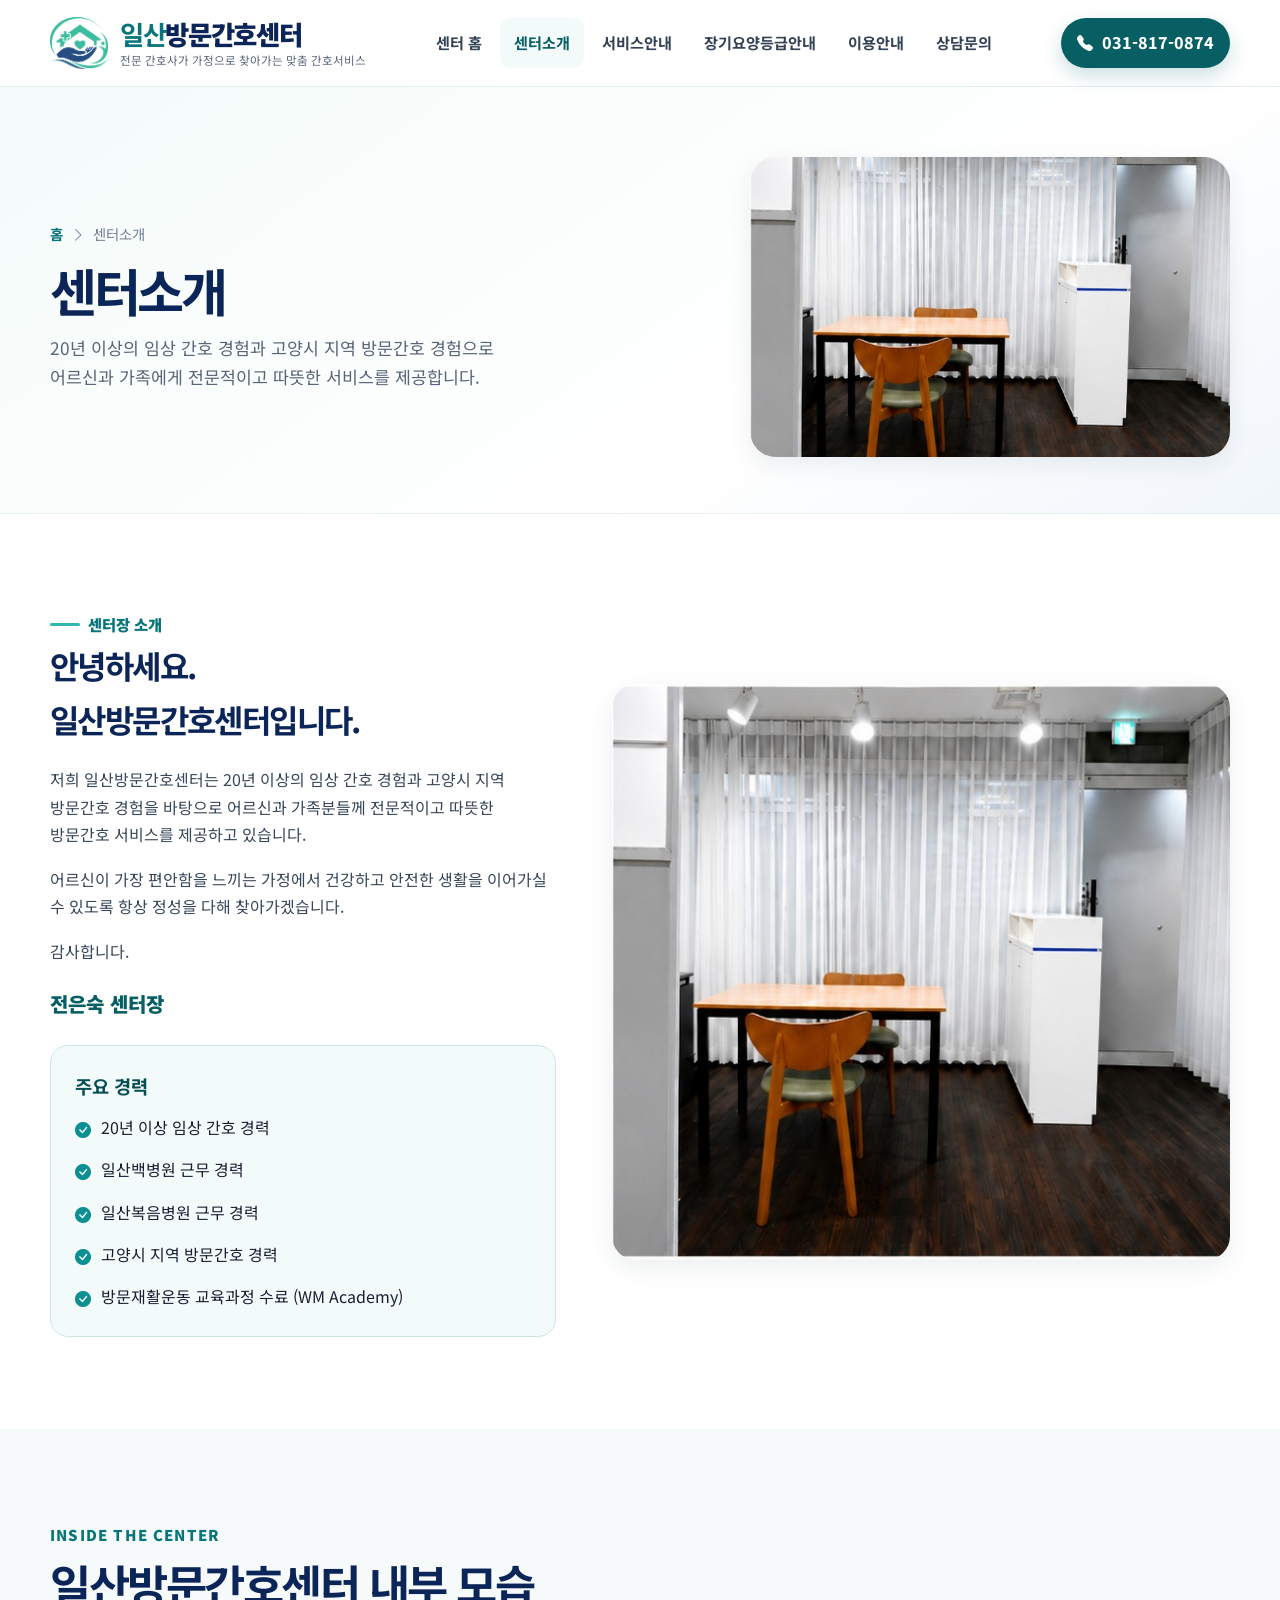
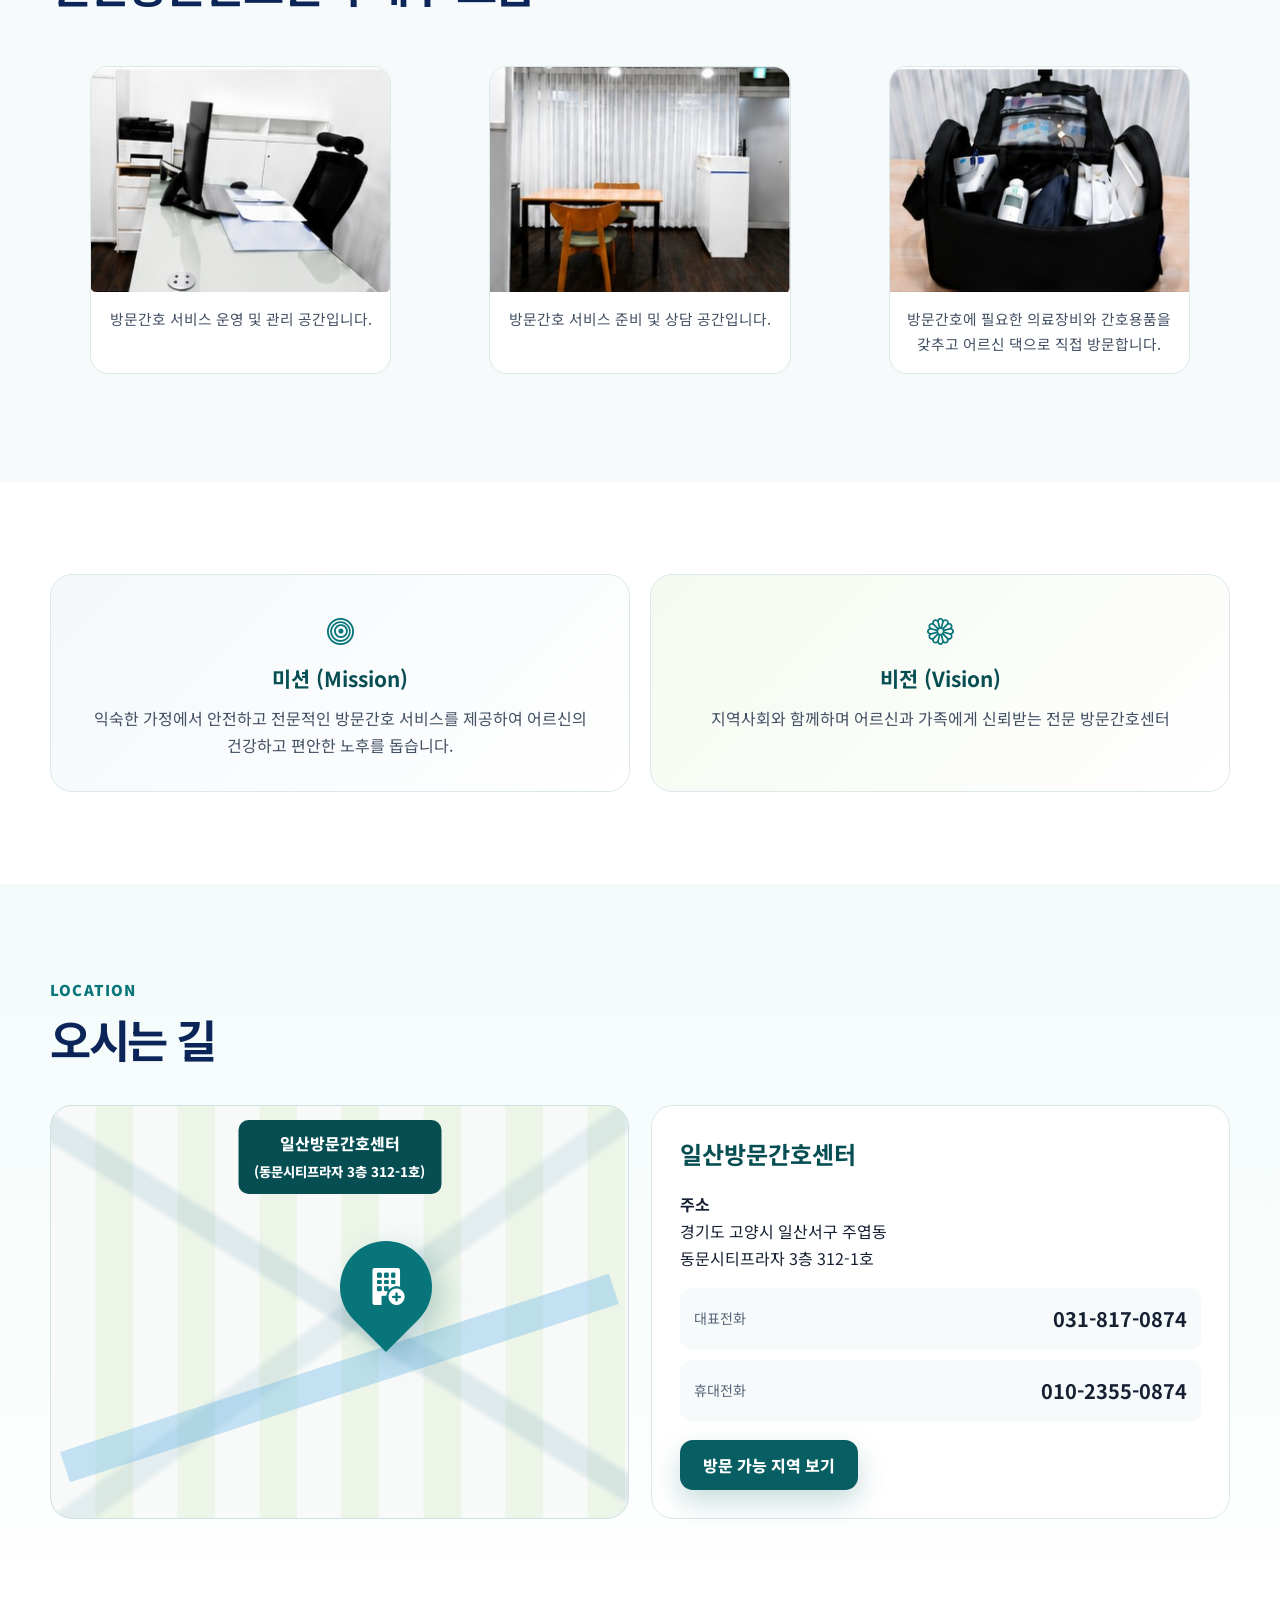
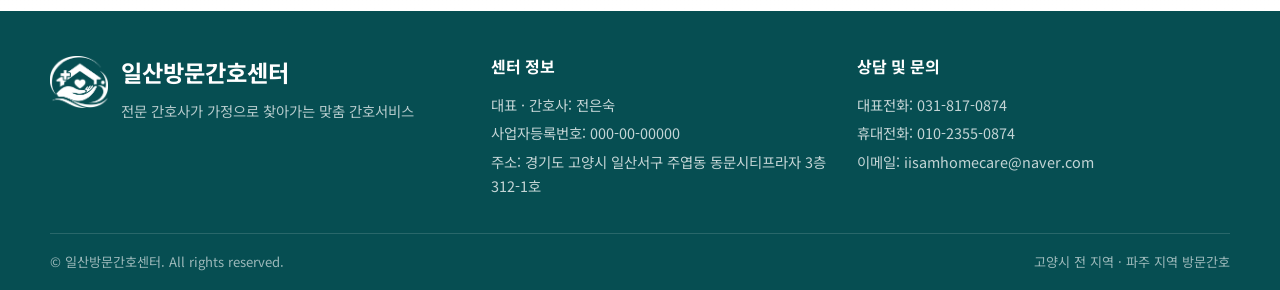
==== center.html @ 4e1b5c4b "Initial commit" ====
<!doctype html>
<html lang="ko">
<head>
  <meta charset="utf-8"><meta name="viewport" content="width=device-width, initial-scale=1">
  <meta name="description" content="일산방문간호센터 소개, 센터장 경력, 미션과 비전, 센터 내부 모습과 오시는 길을 안내합니다.">
  <title>센터소개 | 일산방문간호센터</title>
  <link rel="preconnect" href="https://fonts.googleapis.com"><link rel="preconnect" href="https://fonts.gstatic.com" crossorigin>
  <link href="https://fonts.googleapis.com/css2?family=Noto+Sans+KR:wght@400;500;700;800;900&display=swap" rel="stylesheet">
  <link rel="stylesheet" href="https://cdn.jsdelivr.net/npm/bootstrap-icons@1.11.3/font/bootstrap-icons.min.css"><link rel="stylesheet" href="assets/css/styles.css">
</head>
<body data-page="center">
<div data-site-header></div>
<main id="main-content">
  <section class="page-hero"><div class="container page-hero-inner"><div><div class="breadcrumb"><a href="index.html">홈</a><i class="bi bi-chevron-right"></i><span>센터소개</span></div><h1>센터소개</h1><p>20년 이상의 임상 간호 경험과 고양시 지역 방문간호 경험으로<br>어르신과 가족에게 전문적이고 따뜻한 서비스를 제공합니다.</p></div><img src="assets/images/center-main.jpg" alt="일산방문간호센터 상담 공간"></div></section>

  <section class="section"><div class="container split"><div class="prose fade-up"><span class="eyebrow">센터장 소개</span><h2>안녕하세요.<br>일산방문간호센터입니다.</h2><p>저희 일산방문간호센터는 20년 이상의 임상 간호 경험과 고양시 지역 방문간호 경험을 바탕으로 어르신과 가족분들께 전문적이고 따뜻한 방문간호 서비스를 제공하고 있습니다.</p><p>어르신이 가장 편안함을 느끼는 가정에서 건강하고 안전한 생활을 이어가실 수 있도록 항상 정성을 다해 찾아가겠습니다.</p><p>감사합니다.</p><div class="signature">전은숙 센터장</div><div class="profile-box"><h3>주요 경력</h3><ul class="check-list"><li><i class="bi bi-check-circle-fill"></i>20년 이상 임상 간호 경력</li><li><i class="bi bi-check-circle-fill"></i>일산백병원 근무 경력</li><li><i class="bi bi-check-circle-fill"></i>일산복음병원 근무 경력</li><li><i class="bi bi-check-circle-fill"></i>고양시 지역 방문간호 경력</li><li><i class="bi bi-check-circle-fill"></i>방문재활운동 교육과정 수료 (WM Academy)</li></ul></div></div><div class="fade-up"><img src="assets/images/center-main.jpg" alt="일산방문간호센터 상담 공간"></div></div></section>

  <section class="section section-soft"><div class="container"><div class="section-head fade-up"><span class="section-kicker">Inside the Center</span><h2 class="section-title">일산방문간호센터 내부 모습</h2></div><div class="photo-grid"><figure class="photo-card fade-up"><img src="assets/images/center-office.jpg" alt="방문간호 서비스 운영 및 관리 공간"><p>방문간호 서비스 운영 및 관리 공간입니다.</p></figure><figure class="photo-card fade-up"><img src="assets/images/center-consult.jpg" alt="방문간호 서비스 준비 및 상담 공간"><p>방문간호 서비스 준비 및 상담 공간입니다.</p></figure><figure class="photo-card fade-up"><img src="assets/images/equipment.jpg" alt="방문간호 의료장비와 간호용품"><p>방문간호에 필요한 의료장비와 간호용품을 갖추고 어르신 댁으로 직접 방문합니다.</p></figure></div></div></section>

  <section class="section"><div class="container"><div class="mission-grid"><article class="mission-card fade-up"><i class="bi bi-bullseye"></i><h3>미션 (Mission)</h3><p>익숙한 가정에서 안전하고 전문적인 방문간호 서비스를 제공하여 어르신의 건강하고 편안한 노후를 돕습니다.</p></article><article class="mission-card fade-up"><i class="bi bi-flower1"></i><h3>비전 (Vision)</h3><p>지역사회와 함께하며 어르신과 가족에게 신뢰받는 전문 방문간호센터</p></article></div></div></section>

  <section class="section section-tint"><div class="container"><div class="section-head fade-up"><span class="section-kicker">Location</span><h2 class="section-title">오시는 길</h2></div><div class="location-grid"><div class="map-box fade-up"><div class="map-label">일산방문간호센터<br><small>(동문시티프라자 3층 312-1호)</small></div><div class="map-pin"><i class="bi bi-building-fill-add"></i></div></div><div class="address-box fade-up"><h2>일산방문간호센터</h2><p><strong>주소</strong><br>경기도 고양시 일산서구 주엽동<br>동문시티프라자 3층 312-1호</p><div class="phone-stack"><div class="phone-row"><span>대표전화</span><strong><a href="tel:0318170874">031-817-0874</a></strong></div><div class="phone-row"><span>휴대전화</span><strong><a href="tel:01023550874">010-2355-0874</a></strong></div></div><a class="btn btn-primary" style="margin-top:18px" href="contact.html">방문 가능 지역 보기</a></div></div></div></section>
</main>
<div data-site-footer></div><script src="assets/js/main.js"></script>
</body></html>
---- assets/css/styles.css ----
:root {
  --navy:#0b2558; --navy-soft:#173e73; --teal-950:#064e52; --teal-900:#075f63;
  --teal-800:#08757a; --teal-700:#0b8f92; --teal-500:#2fb8ae; --teal-100:#dcf7f3;
  --teal-50:#f2fbfa; --blue:#2468c7; --blue-50:#f2f7ff; --green:#5c9f24;
  --green-50:#f5faef; --purple:#7554b7; --ink:#162033; --muted:#596579;
  --line:#dce8ea; --soft:#f7fafb; --shadow-sm:0 8px 24px rgba(8,50,66,.08);
  --shadow-md:0 18px 50px rgba(8,50,66,.13); --radius:20px; --radius-lg:30px; --container:1180px;
}
*{box-sizing:border-box} html{scroll-behavior:smooth} body{margin:0;color:var(--ink);background:#fff;font-family:"Noto Sans KR",Pretendard,-apple-system,BlinkMacSystemFont,"Segoe UI",sans-serif;line-height:1.7;word-break:keep-all} body.menu-open{overflow:hidden}
img{max-width:100%;display:block} a{color:inherit;text-decoration:none} button,input,textarea,select{font:inherit} button{cursor:pointer}.container{width:min(calc(100% - 40px),var(--container));margin:0 auto}.sr-only{position:absolute;width:1px;height:1px;padding:0;margin:-1px;overflow:hidden;clip:rect(0,0,0,0);white-space:nowrap;border:0}
.skip-link{position:fixed;left:16px;top:-80px;z-index:9999;background:var(--navy);color:#fff;padding:10px 16px;border-radius:8px}.skip-link:focus{top:16px}
.site-header{position:sticky;top:0;z-index:1000;background:rgba(255,255,255,.96);backdrop-filter:blur(14px);border-bottom:1px solid rgba(5,100,104,.1)}
.header-inner{min-height:86px;display:flex;align-items:center;justify-content:space-between;gap:28px}.brand{display:inline-flex;align-items:center;gap:12px;min-width:max-content}.brand img{width:58px;height:58px;object-fit:contain}.brand-copy{display:flex;flex-direction:column;line-height:1.05}.brand-title{font-size:1.65rem;font-weight:900;letter-spacing:-.05em;color:var(--navy)}.brand-title strong{color:var(--teal-800)}.brand-sub{margin-top:7px;font-size:.72rem;color:var(--muted)}
.site-nav{display:flex;align-items:center;gap:4px}.site-nav a{padding:12px 14px;border-radius:11px;color:#334155;font-size:.95rem;font-weight:700;transition:.2s ease}.site-nav a:hover,.site-nav a.active{background:var(--teal-50);color:var(--teal-900)}.header-call{display:inline-flex;align-items:center;gap:9px;padding:11px 16px;border-radius:999px;background:var(--teal-900);color:#fff;font-weight:800;box-shadow:0 8px 20px rgba(7,95,99,.2)}.menu-button{display:none;width:44px;height:44px;border:0;border-radius:12px;background:var(--teal-50);color:var(--teal-900);font-size:1.35rem}
main{overflow:clip}.hero{position:relative;padding:74px 0 54px;background:radial-gradient(circle at 10% 0%,rgba(47,184,174,.16),transparent 34%),linear-gradient(135deg,#f8fdfd 0%,#fff 58%,#eff8fb 100%)}.hero::after{content:"";position:absolute;right:-150px;top:-120px;width:430px;height:430px;border-radius:50%;border:70px solid rgba(47,184,174,.06);pointer-events:none}.hero-grid{display:grid;grid-template-columns:1.05fr .95fr;align-items:center;gap:56px;position:relative;z-index:1}.eyebrow{display:inline-flex;align-items:center;gap:8px;color:var(--teal-800);font-weight:900;font-size:.96rem}.eyebrow::before{content:"";width:30px;height:3px;border-radius:999px;background:var(--teal-500)}.hero h1{margin:18px 0 20px;font-size:clamp(2.55rem,5vw,4.8rem);line-height:1.13;letter-spacing:-.07em;color:var(--navy)}.hero h1 em{color:var(--teal-900);font-style:normal}.hero p{margin:0;color:#435064;font-size:1.15rem;line-height:1.9}.hero-actions{margin-top:30px;display:flex;flex-wrap:wrap;gap:12px}.btn{display:inline-flex;align-items:center;justify-content:center;gap:9px;min-height:50px;padding:0 22px;border:1px solid transparent;border-radius:13px;font-weight:800;transition:.18s ease}.btn:hover{transform:translateY(-2px)}.btn-primary{background:var(--teal-900);color:#fff;box-shadow:0 12px 28px rgba(7,95,99,.22)}.btn-secondary{border-color:#bdd9dc;background:#fff;color:var(--teal-900)}.btn-light{background:#fff;color:var(--teal-950)}.hero-photo{position:relative}.hero-photo::before{content:"";position:absolute;inset:-18px 24px 18px -24px;border:1px solid #b9e1de;border-radius:34px}.hero-photo img{position:relative;width:100%;aspect-ratio:1.25/1;object-fit:cover;object-position:60% center;border-radius:30px;box-shadow:var(--shadow-md)}.hero-badge{position:absolute;left:-34px;bottom:22px;z-index:2;padding:16px 18px;border-radius:16px;background:rgba(255,255,255,.96);box-shadow:var(--shadow-sm);display:flex;align-items:center;gap:12px;font-weight:800;color:var(--teal-950)}.hero-badge i{width:42px;height:42px;display:grid;place-items:center;border-radius:50%;background:var(--teal-100);font-size:1.3rem}
.quick-strip{background:var(--teal-950);color:#fff}.quick-strip-grid{display:grid;grid-template-columns:repeat(3,1fr)}.quick-item{padding:22px 28px;display:flex;align-items:center;gap:14px;border-right:1px solid rgba(255,255,255,.18)}.quick-item:last-child{border-right:0}.quick-item i{font-size:1.5rem;color:#9ff0e6}.quick-item strong{display:block}.quick-item span{display:block;opacity:.82;font-size:.88rem}
.section{padding:92px 0}.section-soft{background:var(--soft)}.section-tint{background:linear-gradient(180deg,var(--teal-50),#fff)}.section-head{max-width:760px;margin-bottom:38px}.section-head.center{text-align:center;margin-left:auto;margin-right:auto}.section-kicker{color:var(--teal-800);font-size:.93rem;font-weight:900;letter-spacing:.08em;text-transform:uppercase}.section-title{margin:8px 0 13px;color:var(--navy);font-size:clamp(2rem,3.5vw,3rem);line-height:1.25;letter-spacing:-.055em}.section-desc{margin:0;color:var(--muted);font-size:1.04rem}
.card-grid{display:grid;gap:20px}.card-grid.three{grid-template-columns:repeat(3,minmax(0,1fr))}.card-grid.four{grid-template-columns:repeat(4,minmax(0,1fr))}.card{background:#fff;border:1px solid var(--line);border-radius:var(--radius);padding:28px;box-shadow:0 6px 18px rgba(9,57,72,.04);transition:.2s ease}.card:hover{transform:translateY(-4px);box-shadow:var(--shadow-sm);border-color:#a7d8d5}.icon-bubble{width:58px;height:58px;border-radius:18px;display:grid;place-items:center;background:var(--teal-100);color:var(--teal-900);font-size:1.55rem}.card h3{margin:17px 0 9px;color:var(--navy);font-size:1.23rem;letter-spacing:-.035em}.card p{margin:0;color:var(--muted)}.service-preview{display:grid;grid-template-columns:repeat(3,1fr);gap:20px}.service-preview .card{min-height:250px}.service-preview .card:nth-child(2) .icon-bubble{background:#e8f0ff;color:var(--blue)}.service-preview .card:nth-child(3) .icon-bubble{background:#eff8e7;color:var(--green)}
.check-list{margin:0;padding:0;list-style:none;display:grid;gap:13px}.check-list li{display:flex;gap:10px;align-items:flex-start}.check-list i{flex:0 0 auto;color:var(--teal-700);margin-top:2px}.check-pills{display:grid;grid-template-columns:repeat(3,1fr);gap:12px}.check-pill{display:flex;align-items:center;gap:10px;min-height:58px;padding:13px 17px;border:1px solid #d7e6e8;border-radius:13px;background:#fff;font-weight:700}.check-pill i{color:var(--teal-800)}
.contact-cta{padding:34px;border-radius:var(--radius-lg);background:linear-gradient(135deg,var(--teal-950),var(--teal-700));color:#fff;display:grid;grid-template-columns:1fr auto;align-items:center;gap:28px;box-shadow:var(--shadow-md)}.contact-cta h2{margin:0 0 6px;font-size:1.8rem;letter-spacing:-.045em}.contact-cta p{margin:0;opacity:.84}.contact-cta .phone{font-size:clamp(1.9rem,4vw,3rem);font-weight:900}
.page-hero{padding:70px 0 56px;background:linear-gradient(145deg,#f4fbfa,#fff 65%,#f1f6fb);border-bottom:1px solid #e7eff0}.page-hero-inner{display:grid;grid-template-columns:1.15fr .85fr;align-items:center;gap:50px}.page-hero h1{margin:13px 0 12px;color:var(--navy);font-size:clamp(2.45rem,4vw,4rem);letter-spacing:-.065em;line-height:1.2}.page-hero p{margin:0;color:var(--muted);font-size:1.08rem}.page-hero img{width:100%;height:300px;object-fit:cover;border-radius:26px;box-shadow:var(--shadow-sm)}.breadcrumb{display:flex;gap:8px;align-items:center;color:#728096;font-size:.9rem}.breadcrumb a{color:var(--teal-800);font-weight:700}
.split{display:grid;grid-template-columns:.9fr 1.1fr;gap:56px;align-items:center}.split.reverse{grid-template-columns:1.1fr .9fr}.split img{width:100%;border-radius:24px;box-shadow:var(--shadow-sm)}.prose h2{margin:0 0 20px;color:var(--navy);font-size:2rem;letter-spacing:-.05em}.prose p{margin:0 0 18px;color:#39475a}.signature{margin-top:22px;color:var(--teal-900);font-weight:900;font-size:1.25rem}.profile-box{margin-top:24px;padding:24px;border-radius:18px;background:var(--teal-50);border:1px solid #cbe8e6}.profile-box h3{margin:0 0 12px;color:var(--teal-950)}.photo-grid{display:grid;grid-template-columns:repeat(3,1fr);gap:18px}.photo-card{overflow:hidden;border-radius:18px;background:#fff;border:1px solid var(--line)}.photo-card img{width:100%;aspect-ratio:4/3;object-fit:cover}.photo-card p{margin:0;padding:14px 16px 17px;text-align:center;color:#435064;font-size:.92rem}.mission-grid{display:grid;grid-template-columns:repeat(2,1fr);gap:20px}.mission-card{padding:32px;border-radius:22px;border:1px solid var(--line);background:linear-gradient(135deg,#f4f8fb,#fff);text-align:center}.mission-card:nth-child(2){background:linear-gradient(135deg,#f5faf0,#fff)}.mission-card i{font-size:1.7rem;color:var(--teal-800)}.mission-card h3{margin:8px 0;color:var(--teal-950);font-size:1.3rem}.mission-card p{margin:0;color:#435064}
.service-group{border-radius:26px;overflow:hidden;border:1px solid #c9dfe1;background:#fff;box-shadow:var(--shadow-sm)}.service-group+.service-group{margin-top:26px}.service-group-header{padding:25px 30px;display:flex;align-items:center;justify-content:space-between;gap:20px;background:linear-gradient(90deg,var(--teal-50),#fff)}.service-group.blue{border-color:#c6d9f6}.service-group.blue .service-group-header{background:linear-gradient(90deg,#eef5ff,#fff)}.service-group h2{margin:0;display:flex;align-items:center;gap:13px;color:var(--teal-950);font-size:1.8rem}.service-group.blue h2{color:#174f9e}.service-group-body{padding:30px;border-top:1px solid var(--line)}.icon-service-grid{display:grid;grid-template-columns:repeat(4,1fr);gap:16px}.icon-service{padding:20px 12px;text-align:center;border-radius:16px;background:#f9fcfc;border:1px solid #e2eeee}.icon-service i{display:grid;place-items:center;margin:0 auto 12px;width:58px;height:58px;border-radius:50%;background:#fff;border:1px solid #cce5e6;color:var(--teal-800);font-size:1.55rem}.service-group.blue .icon-service i{color:var(--blue);border-color:#d1ddf5}.icon-service strong{display:block;line-height:1.45}.recommend-box{margin-top:28px;border-radius:26px;border:1px solid #d2e7c5;background:linear-gradient(135deg,var(--green-50),#fff);padding:30px}.recommend-box h2{margin:0 0 20px;color:#397c12;font-size:1.8rem}.recommend-grid{display:grid;grid-template-columns:repeat(2,1fr);gap:12px}.recommend-item{display:flex;align-items:center;gap:10px;padding:14px 16px;border-radius:12px;background:rgba(255,255,255,.85);border:1px solid #deead7;font-weight:700}.recommend-item i{color:var(--green)}
.steps{display:grid;grid-template-columns:repeat(5,1fr);gap:14px}.step{position:relative;padding:24px 16px;border-radius:18px;background:#fff;border:1px solid #cfe5e5;text-align:center}.step::after{content:"›";position:absolute;right:-13px;top:50%;transform:translateY(-50%);color:var(--teal-700);font-size:2rem;z-index:2}.step:last-child::after{display:none}.step-number{display:grid;place-items:center;width:28px;height:28px;margin:0 auto 10px;border-radius:50%;background:var(--teal-800);color:#fff;font-size:.83rem;font-weight:900}.step i{font-size:2rem;color:var(--teal-800)}.step strong{display:block;margin-top:9px}.eligibility-grid{display:grid;grid-template-columns:1fr 1fr;gap:20px}.eligibility-card{padding:28px;border-radius:20px;border:1px solid #d6e2f7;background:var(--blue-50)}.eligibility-card h3{margin:0 0 13px;color:#1c5ca9;font-size:1.35rem}.disease-list{display:grid;gap:8px;margin-top:14px}.disease-list span{display:flex;align-items:center;gap:8px}.disease-list i{color:var(--blue)}.grade-row{display:grid;grid-template-columns:repeat(6,1fr);gap:14px}.grade{text-align:center}.medal{width:70px;height:70px;border-radius:50%;margin:0 auto 10px;display:grid;place-items:center;color:#fff;font-size:1.5rem;font-weight:900;box-shadow:inset 0 0 0 7px rgba(255,255,255,.35),0 8px 20px rgba(0,0,0,.1)}.grade:nth-child(1) .medal{background:#e5a91f}.grade:nth-child(2) .medal{background:#9aa2ab}.grade:nth-child(3) .medal{background:#c76d34}.grade:nth-child(4) .medal{background:#65952a}.grade:nth-child(5) .medal{background:#568dcc}.grade:nth-child(6) .medal{background:var(--purple);font-size:1.1rem}.grade strong{display:block}.consult-panel{display:grid;grid-template-columns:.9fr 1.1fr;gap:30px;padding:32px;border:1px solid #cfe4bf;border-radius:24px;background:linear-gradient(135deg,#f7fbf1,#fff)}.consult-panel h2{margin:0 0 13px;color:#4f8b23}.consult-list{display:grid;grid-template-columns:1fr 1fr;gap:10px 18px}.consult-list span{display:flex;gap:9px;align-items:center}.consult-list i{color:var(--green)}.consult-phone{margin-top:20px;padding:18px;border-radius:14px;background:#fff;border:1px solid #d9e8d0;display:flex;align-items:center;justify-content:space-between;gap:16px}.consult-phone strong{font-size:1.9rem;color:#397c12}
.process{display:grid;gap:12px}.process-item{display:grid;grid-template-columns:62px 1fr;align-items:center;gap:16px;padding:16px;border-radius:14px;border:1px solid #d6e7e8;background:#fff}.process-icon{width:52px;height:52px;border-radius:50%;display:grid;place-items:center;background:var(--teal-100);color:var(--teal-900);font-size:1.35rem}.process-item strong{display:block}.process-item small{color:var(--muted)}.guide-grid{display:grid;grid-template-columns:.9fr 1.05fr 1.15fr;gap:20px;align-items:start}.guide-column{padding:26px;border:1px solid #cfe2e3;border-radius:20px;background:#fff;min-height:100%}.guide-column h2{margin:0 0 20px;color:var(--teal-950);font-size:1.35rem}.guide-column h2 span{display:inline-grid;place-items:center;width:42px;height:32px;margin-right:8px;border-radius:8px;background:var(--teal-900);color:#fff;font-size:.9rem}.note-box{margin-top:20px;padding:16px;border-radius:12px;background:#f7fafb;color:#475569;font-size:.92rem}.table-wrap{overflow-x:auto;border-radius:14px;border:1px solid #cfe2e3}table{width:100%;border-collapse:collapse;min-width:460px;background:#fff}th,td{padding:14px 12px;border-bottom:1px solid #dbe7e8;border-right:1px solid #dbe7e8;text-align:center}th:last-child,td:last-child{border-right:0}tr:last-child td{border-bottom:0}th{background:var(--teal-900);color:#fff;font-weight:800}tbody tr:nth-child(even){background:#f8fbfb}.small-table th,.small-table td{padding:11px 8px;font-size:.86rem}.cost-summary{margin-top:26px;display:grid;grid-template-columns:1.1fr .9fr;gap:22px;padding:28px;border-radius:22px;border:1px solid #d7e7e8;background:#fff}.cost-bars{display:grid;gap:16px}.cost-row{display:grid;grid-template-columns:150px 1fr;align-items:center;gap:15px}.bar{position:relative;height:52px;overflow:hidden;border-radius:10px;background:#f1f5f5}.bar-fill{height:100%;display:flex;align-items:center;justify-content:flex-end;padding-right:16px;font-size:1.6rem;font-weight:900;color:#fff}.bar-fill.gov{width:85%;background:var(--teal-800)}.bar-fill.self{width:15%;min-width:92px;background:#ff5c2d}.cost-formula{display:grid;gap:12px}.formula-card{padding:18px;border-radius:14px;border:1px solid #cfe4e3;display:flex;align-items:center;gap:12px;font-weight:800}.formula-card i{width:43px;height:43px;border-radius:50%;display:grid;place-items:center;background:var(--teal-100);color:var(--teal-900)}.formula-card.orange{border-color:#ffd1c0;color:#d94a1c}.formula-card.orange i{background:#fff0e9;color:#ee5c2f}
.contact-layout{display:grid;grid-template-columns:.8fr 1.2fr;gap:26px;align-items:start}.contact-sidebar{display:grid;gap:18px}.contact-card{padding:26px;border:1px solid var(--line);border-radius:20px;background:#fff}.contact-card h2{margin:0 0 17px;color:var(--teal-950)}.contact-category{display:grid;grid-template-columns:45px 1fr;gap:13px;padding:15px 0;border-bottom:1px solid #e6eeee}.contact-category:last-child{border-bottom:0}.contact-category i{width:42px;height:42px;display:grid;place-items:center;border-radius:12px;background:var(--teal-50);color:var(--teal-800);font-size:1.2rem}.contact-category strong{display:block;color:var(--teal-950)}.contact-category p{margin:3px 0 0;color:var(--muted);font-size:.91rem;line-height:1.55}.phone-stack{display:grid;gap:10px}.phone-row{display:flex;align-items:center;justify-content:space-between;gap:14px;padding:14px;border-radius:12px;background:var(--soft)}.phone-row span{color:var(--muted);font-size:.88rem}.phone-row strong{font-size:1.25rem}.form-card{padding:30px;border-radius:22px;background:#fff;border:1px solid var(--line);box-shadow:var(--shadow-sm)}.form-card h2{margin:0 0 8px;color:var(--navy)}.form-card>p{margin:0 0 24px;color:var(--muted)}.form-grid{display:grid;grid-template-columns:1fr 1fr;gap:16px}.form-field{display:grid;gap:7px}.form-field.full{grid-column:1/-1}.form-field label{font-weight:800;font-size:.92rem}.form-field input,.form-field select,.form-field textarea{width:100%;border:1px solid #ccdadd;border-radius:11px;padding:13px 14px;background:#fff;color:var(--ink);outline:none}.form-field textarea{min-height:150px;resize:vertical}.form-field input:focus,.form-field select:focus,.form-field textarea:focus{border-color:var(--teal-700);box-shadow:0 0 0 3px rgba(11,143,146,.12)}.checkbox{display:flex;gap:9px;align-items:flex-start;font-size:.9rem;color:var(--muted)}.checkbox input{margin-top:6px}.form-status{margin-top:14px;min-height:24px;color:var(--teal-900);font-weight:700}
.location-grid{display:grid;grid-template-columns:1fr 1fr;gap:22px}.map-box{min-height:360px;position:relative;overflow:hidden;border-radius:22px;border:1px solid #cfe1e2;background:linear-gradient(32deg,transparent 48%,rgba(83,137,173,.15) 49%,rgba(83,137,173,.15) 52%,transparent 53%),linear-gradient(-36deg,transparent 46%,rgba(83,137,173,.12) 47%,rgba(83,137,173,.12) 50%,transparent 51%),repeating-linear-gradient(90deg,#f7faf8 0 44px,#edf5e9 45px 82px)}.map-box::before{content:"";position:absolute;left:0;top:62%;width:100%;height:32px;background:rgba(89,172,231,.33);transform:rotate(-18deg)}.map-pin{position:absolute;left:58%;top:44%;width:92px;height:92px;border-radius:50% 50% 50% 0;transform:translate(-50%,-50%) rotate(-45deg);background:var(--teal-800);box-shadow:0 14px 30px rgba(7,95,99,.25)}.map-pin i{position:absolute;inset:0;display:grid;place-items:center;transform:rotate(45deg);color:#fff;font-size:2.3rem}.map-label{position:absolute;left:50%;top:14px;transform:translateX(-50%);background:var(--teal-950);color:#fff;padding:10px 16px;border-radius:10px;font-weight:800;white-space:nowrap;text-align:center}.address-box{padding:28px;border:1px solid var(--line);border-radius:22px;background:#fff}.address-box h2{margin:0 0 16px;color:var(--teal-950)}.region-list{display:grid;gap:13px;margin-top:22px}.region-list div{display:grid;grid-template-columns:100px 1fr;gap:10px;padding:13px 0;border-bottom:1px solid #e7eeee}.region-list div:last-child{border-bottom:0}.region-list strong{color:var(--teal-900)}
.faq-list{display:grid;gap:12px}.faq-item{border:1px solid #d8e6e8;border-radius:16px;overflow:hidden;background:#fff}.faq-question{width:100%;border:0;background:#fff;text-align:left;padding:19px 22px;display:flex;align-items:center;justify-content:space-between;gap:14px;color:var(--teal-950);font-weight:900}.faq-question span{display:flex;align-items:center;gap:10px}.faq-question span::before{content:"Q.";color:var(--teal-700)}.faq-question i{transition:transform .2s ease}.faq-answer{display:none;padding:0 22px 20px 57px;color:#465468}.faq-item.open .faq-answer{display:block}.faq-item.open .faq-question i{transform:rotate(180deg)}
.site-footer{background:var(--teal-950);color:#fff}.footer-main{padding:42px 0 30px;display:grid;grid-template-columns:1.1fr .9fr 1fr;gap:30px}.footer-brand{display:flex;gap:13px}.footer-brand img{width:58px;height:58px;object-fit:contain;filter:brightness(0) invert(1)}.footer-brand h2{margin:0 0 6px;font-size:1.45rem}.footer-brand p{margin:0;color:rgba(255,255,255,.7);font-size:.9rem}.footer-col h3{margin:0 0 12px;font-size:1rem}.footer-col p{margin:4px 0;color:rgba(255,255,255,.76);font-size:.9rem}.footer-bottom{border-top:1px solid rgba(255,255,255,.14);padding:17px 0;color:rgba(255,255,255,.6);font-size:.82rem;display:flex;justify-content:space-between;gap:20px}.mobile-call-bar{display:none}.fade-up{opacity:1;transform:none}.fade-up.visible{opacity:1;transform:none}
@media(max-width:1080px){.site-nav a{padding:10px 9px;font-size:.88rem}.header-call{display:none}.card-grid.four{grid-template-columns:repeat(2,1fr)}.icon-service-grid{grid-template-columns:repeat(3,1fr)}.guide-grid{grid-template-columns:1fr}.guide-column{min-height:0}.steps{grid-template-columns:repeat(3,1fr)}.step::after{display:none}}
@media(max-width:860px){.container{width:min(calc(100% - 28px),var(--container))}.header-inner{min-height:72px}.brand img{width:47px;height:47px}.brand-title{font-size:1.35rem}.brand-sub{display:none}.menu-button{display:grid;place-items:center}.site-nav{position:fixed;left:0;right:0;top:72px;bottom:0;display:none;flex-direction:column;align-items:stretch;gap:6px;padding:20px 18px;background:#fff;overflow-y:auto}.site-nav.open{display:flex}.site-nav a{padding:14px 16px;font-size:1rem}.hero{padding-top:50px}.hero-grid,.page-hero-inner,.split,.split.reverse,.contact-layout,.location-grid,.consult-panel,.cost-summary{grid-template-columns:1fr}.hero-photo{margin-top:4px}.hero-badge{left:12px}.quick-strip-grid{grid-template-columns:1fr}.quick-item{border-right:0;border-bottom:1px solid rgba(255,255,255,.15)}.quick-item:last-child{border-bottom:0}.section{padding:70px 0}.card-grid.three,.service-preview,.photo-grid{grid-template-columns:1fr}.check-pills{grid-template-columns:1fr 1fr}.contact-cta{grid-template-columns:1fr}.page-hero img{height:260px}.mission-grid{grid-template-columns:1fr}.icon-service-grid{grid-template-columns:repeat(2,1fr)}.grade-row{grid-template-columns:repeat(3,1fr);gap:22px 12px}.eligibility-grid{grid-template-columns:1fr}.steps{grid-template-columns:1fr 1fr}.footer-main{grid-template-columns:1fr}.footer-bottom{flex-direction:column}.mobile-call-bar{position:fixed;left:12px;right:12px;bottom:12px;z-index:999;display:grid;grid-template-columns:1fr 1fr;gap:8px;padding:8px;border-radius:16px;background:rgba(255,255,255,.94);backdrop-filter:blur(12px);box-shadow:0 14px 40px rgba(0,0,0,.18)}.mobile-call-bar a{min-height:48px;display:flex;justify-content:center;align-items:center;gap:8px;border-radius:11px;font-weight:900}.mobile-call-bar a:first-child{background:var(--teal-900);color:#fff}.mobile-call-bar a:last-child{background:var(--teal-50);color:var(--teal-950)}body{padding-bottom:78px}}
@media(max-width:560px){.brand-title{font-size:1.2rem}.hero h1{font-size:2.65rem}.hero p{font-size:1rem}.hero-actions .btn{width:100%}.hero-photo::before{inset:-10px 10px 10px -10px}.hero-badge{position:relative;left:auto;bottom:auto;margin-top:-24px;width:calc(100% - 24px);margin-left:auto;margin-right:auto}.check-pills,.recommend-grid,.form-grid,.consult-list{grid-template-columns:1fr}.card-grid.four{grid-template-columns:1fr}.icon-service-grid{grid-template-columns:1fr 1fr;gap:10px}.icon-service{padding:16px 8px;font-size:.9rem}.steps{grid-template-columns:1fr}.grade-row{grid-template-columns:repeat(2,1fr)}.cost-row{grid-template-columns:1fr;gap:7px}.contact-cta{padding:26px}.contact-cta .phone{font-size:1.8rem}.service-group-header,.service-group-body{padding:22px 18px}.service-group h2{font-size:1.45rem}.region-list div{grid-template-columns:1fr;gap:2px}.faq-answer{padding-left:22px}}
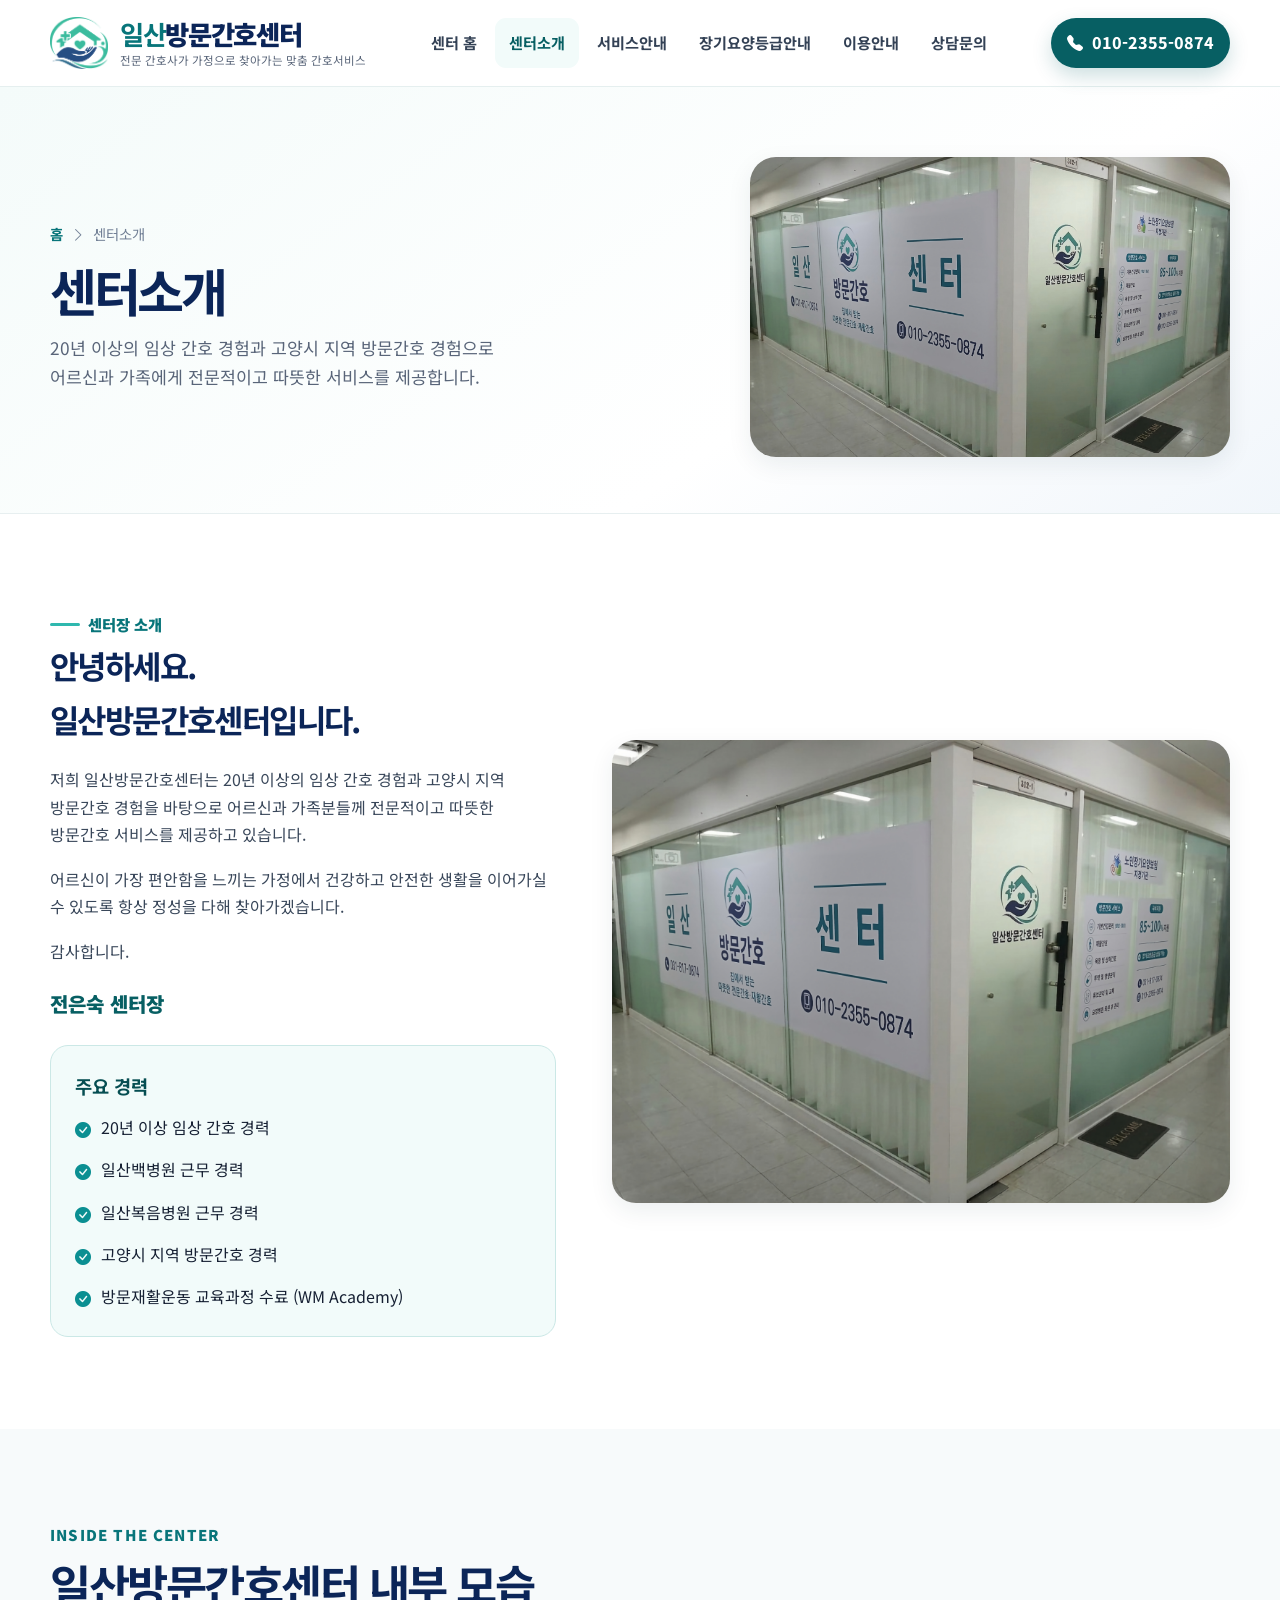
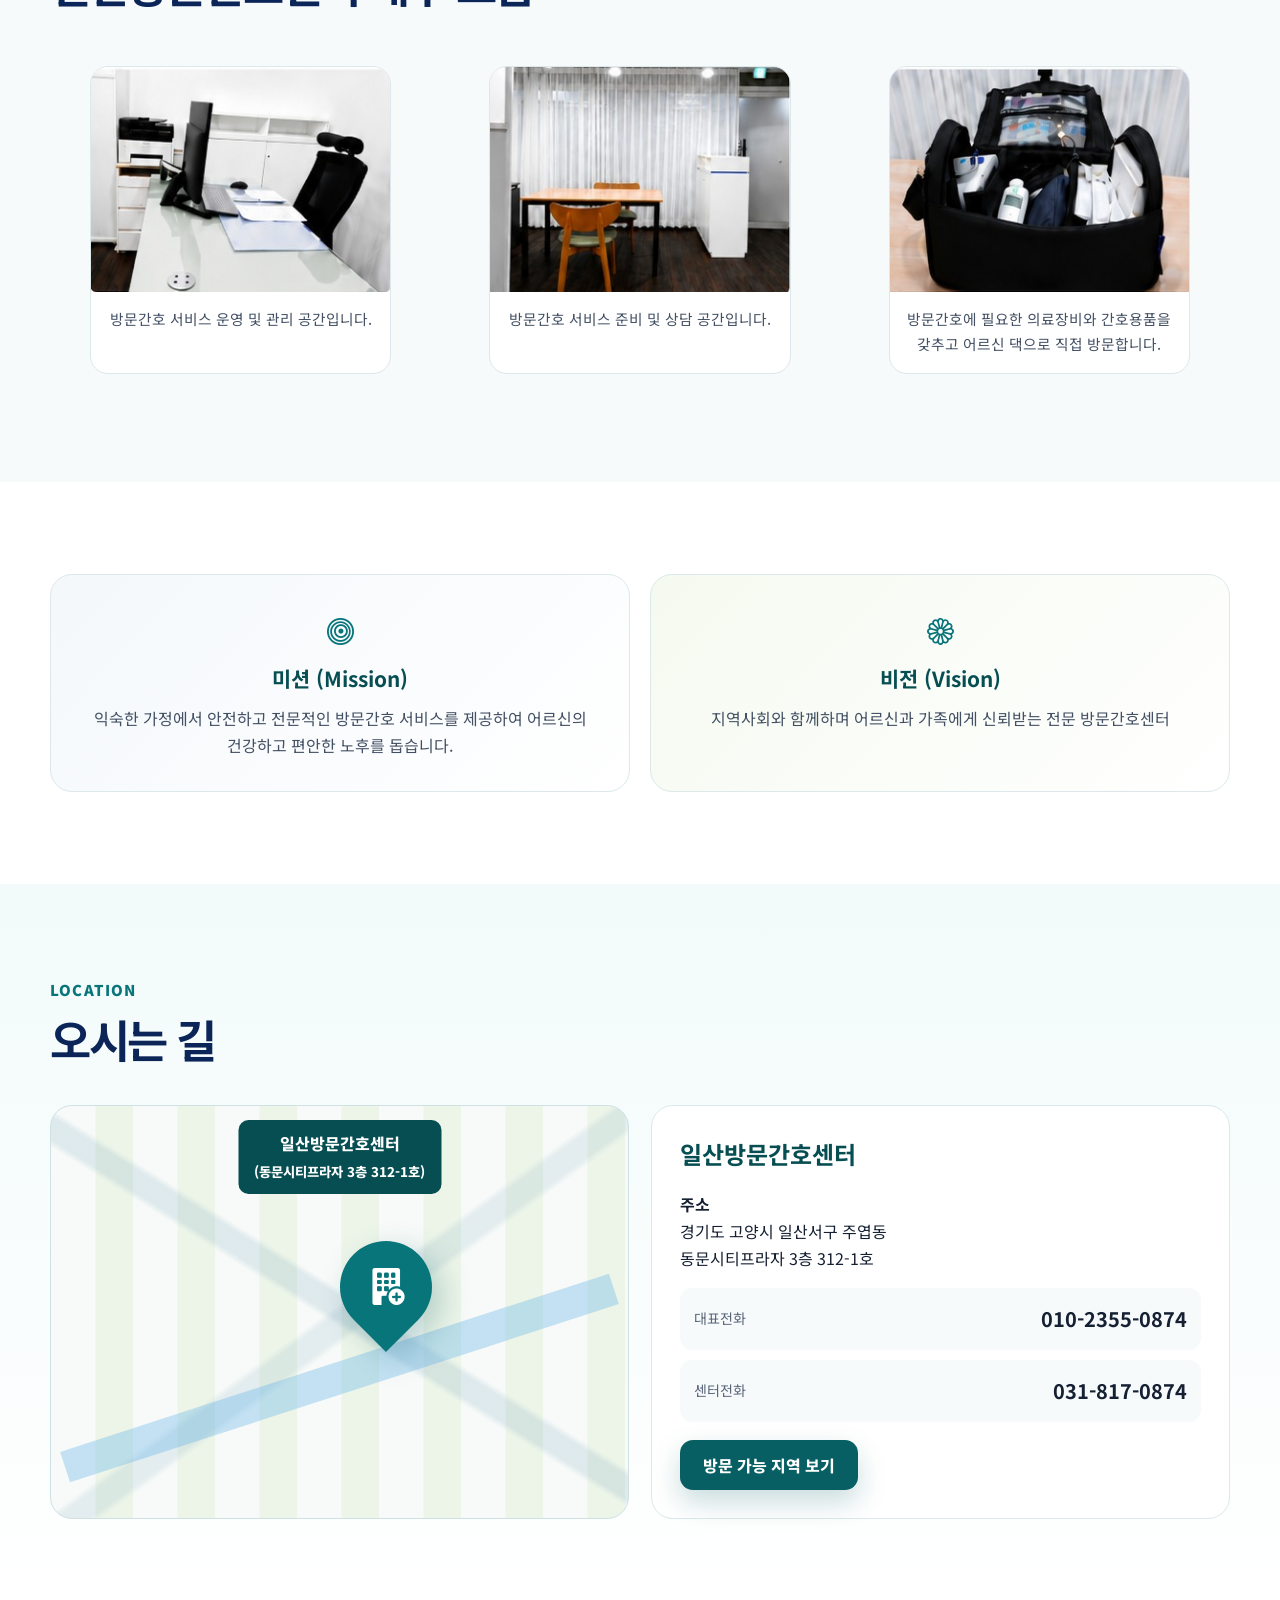
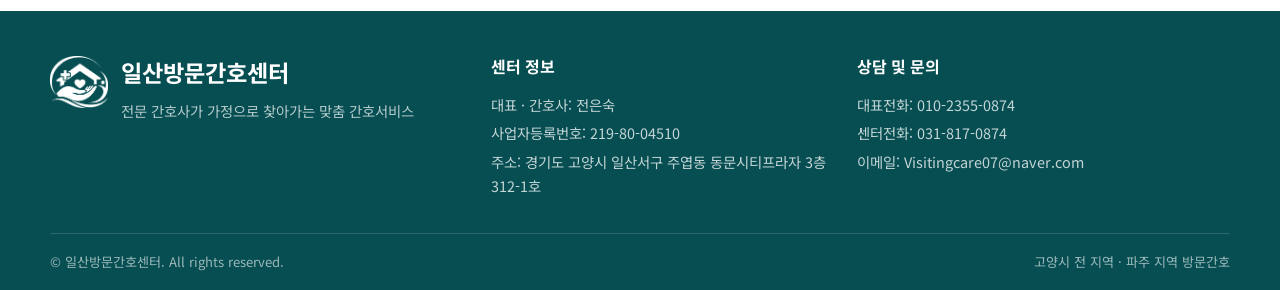
==== commit 403ef42a: "Fix: 홈페이지 메인 번호, 서브 번호 변경 메인 번호를 휴대전화 번호로, 서브 번호를 센터 번호로 변경" ====
--- a/center.html
+++ b/center.html
@@ -19,7 +19,7 @@
 
   <section class="section"><div class="container"><div class="mission-grid"><article class="mission-card fade-up"><i class="bi bi-bullseye"></i><h3>미션 (Mission)</h3><p>익숙한 가정에서 안전하고 전문적인 방문간호 서비스를 제공하여 어르신의 건강하고 편안한 노후를 돕습니다.</p></article><article class="mission-card fade-up"><i class="bi bi-flower1"></i><h3>비전 (Vision)</h3><p>지역사회와 함께하며 어르신과 가족에게 신뢰받는 전문 방문간호센터</p></article></div></div></section>
 
-  <section class="section section-tint"><div class="container"><div class="section-head fade-up"><span class="section-kicker">Location</span><h2 class="section-title">오시는 길</h2></div><div class="location-grid"><div class="map-box fade-up"><div class="map-label">일산방문간호센터<br><small>(동문시티프라자 3층 312-1호)</small></div><div class="map-pin"><i class="bi bi-building-fill-add"></i></div></div><div class="address-box fade-up"><h2>일산방문간호센터</h2><p><strong>주소</strong><br>경기도 고양시 일산서구 주엽동<br>동문시티프라자 3층 312-1호</p><div class="phone-stack"><div class="phone-row"><span>대표전화</span><strong><a href="tel:0318170874">031-817-0874</a></strong></div><div class="phone-row"><span>휴대전화</span><strong><a href="tel:01023550874">010-2355-0874</a></strong></div></div><a class="btn btn-primary" style="margin-top:18px" href="contact.html">방문 가능 지역 보기</a></div></div></div></section>
+  <section class="section section-tint"><div class="container"><div class="section-head fade-up"><span class="section-kicker">Location</span><h2 class="section-title">오시는 길</h2></div><div class="location-grid"><div class="map-box fade-up"><div class="map-label">일산방문간호센터<br><small>(동문시티프라자 3층 312-1호)</small></div><div class="map-pin"><i class="bi bi-building-fill-add"></i></div></div><div class="address-box fade-up"><h2>일산방문간호센터</h2><p><strong>주소</strong><br>경기도 고양시 일산서구 주엽동<br>동문시티프라자 3층 312-1호</p><div class="phone-stack"><div class="phone-row"><span>대표전화</span><strong><a href="tel:01023550874">010-2355-0874</a></strong></div><div class="phone-row"><span>센터전화</span><strong><a href="tel:0318170874">031-817-0874</a></strong></div></div><a class="btn btn-primary" style="margin-top:18px" href="contact.html">방문 가능 지역 보기</a></div></div></div></section>
 </main>
 <div data-site-footer></div><script src="assets/js/main.js"></script>
 </body></html>
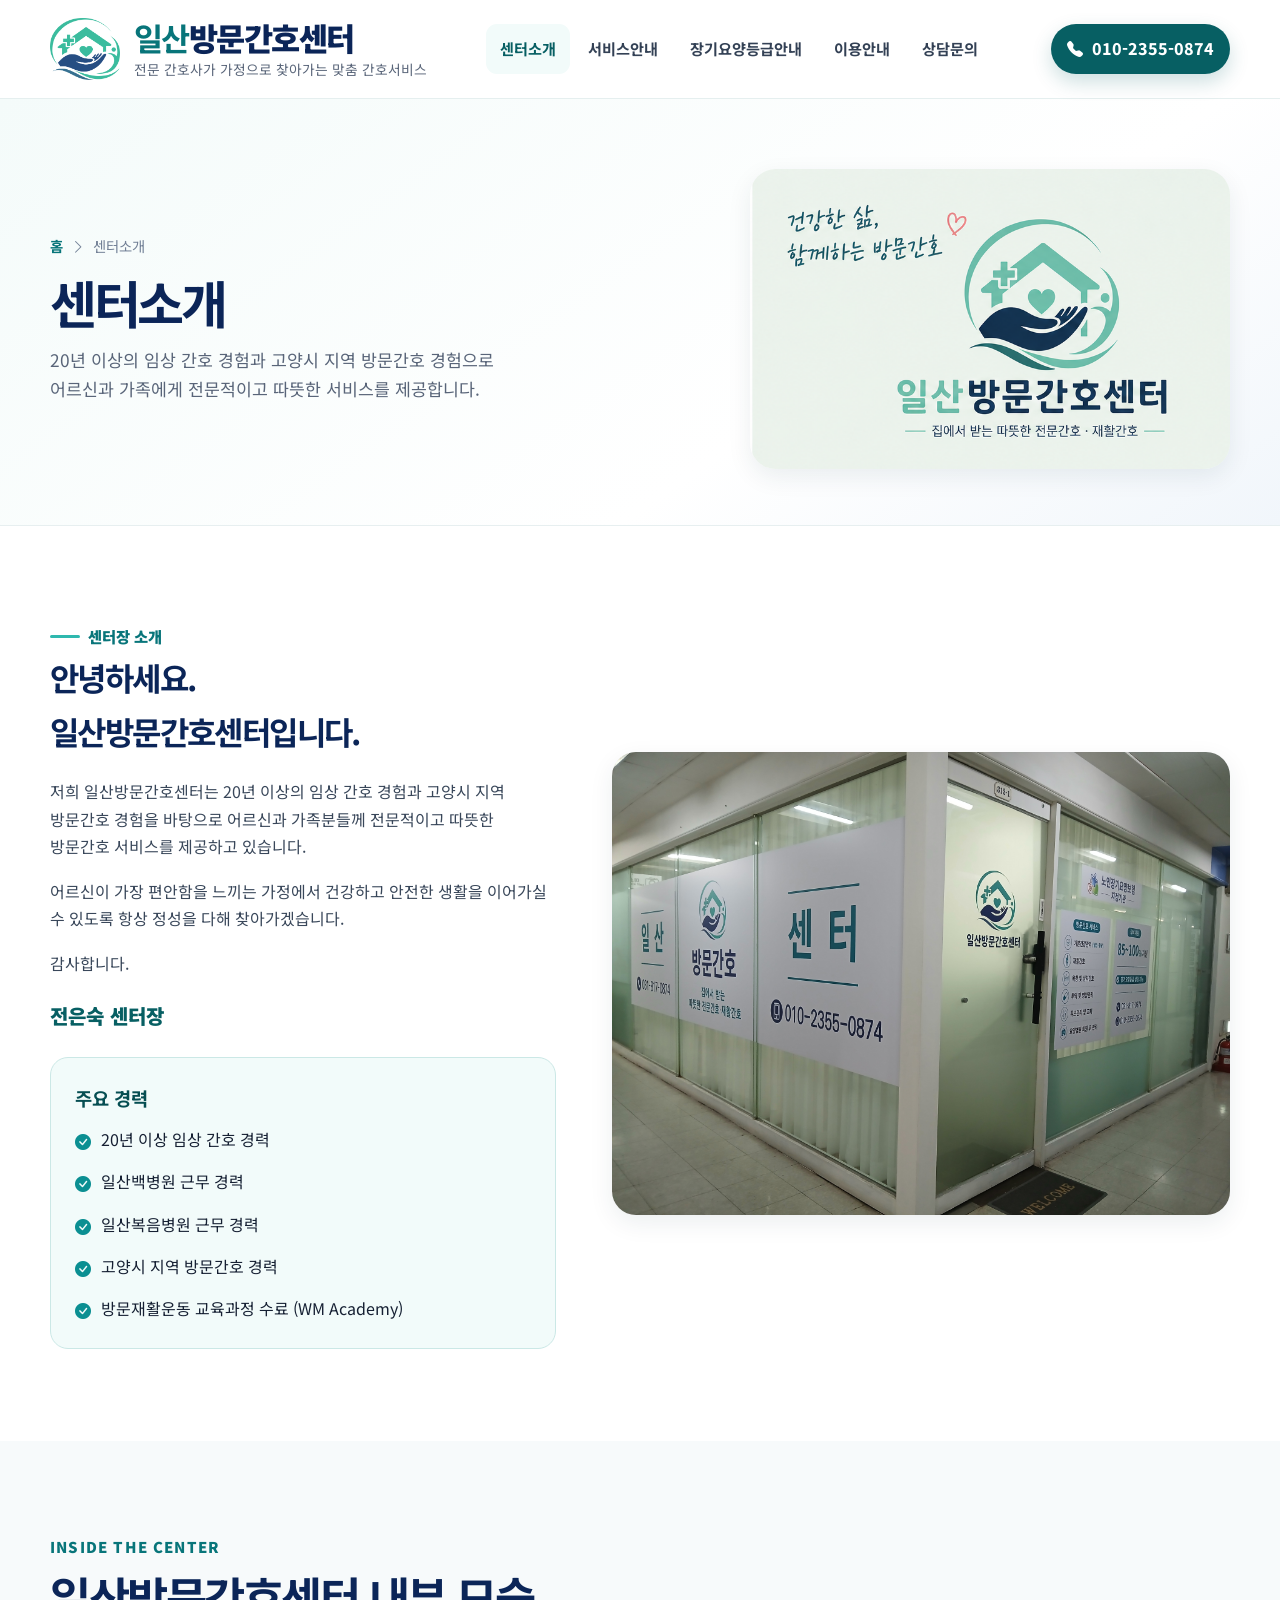
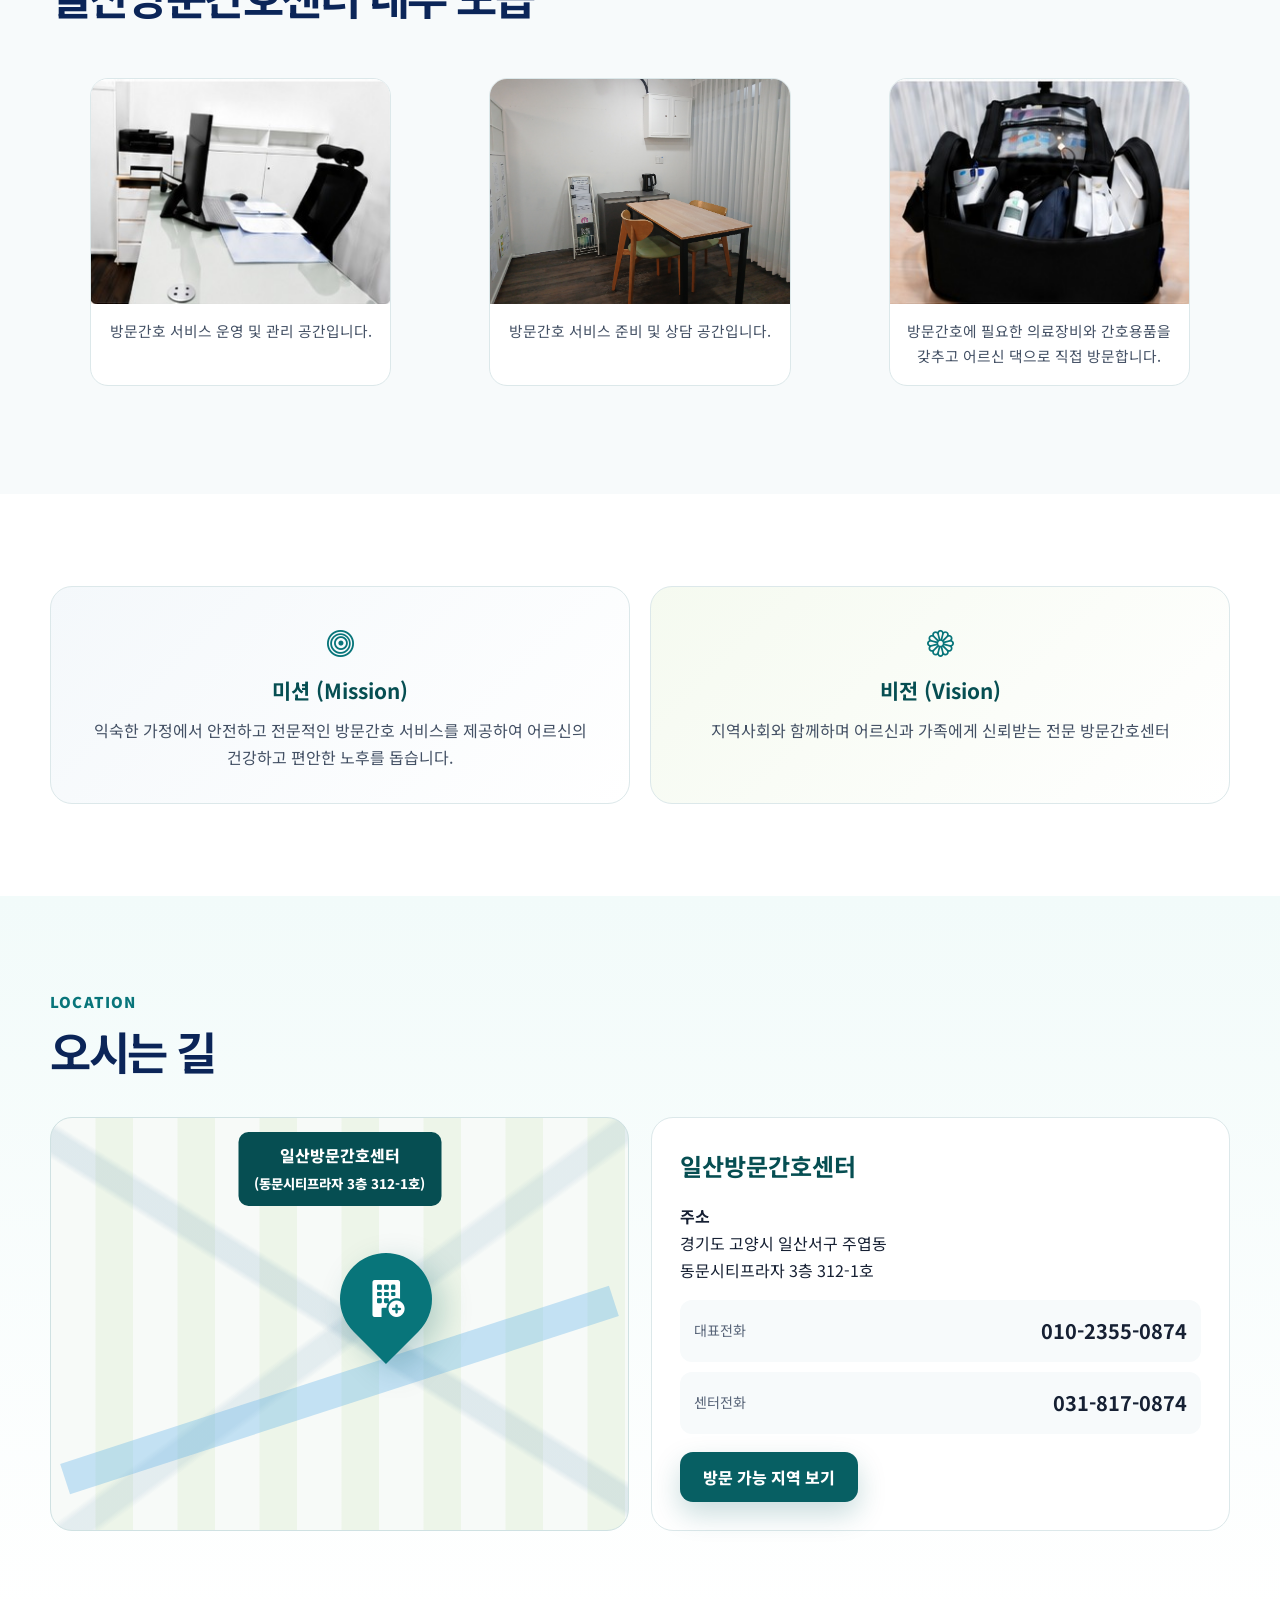
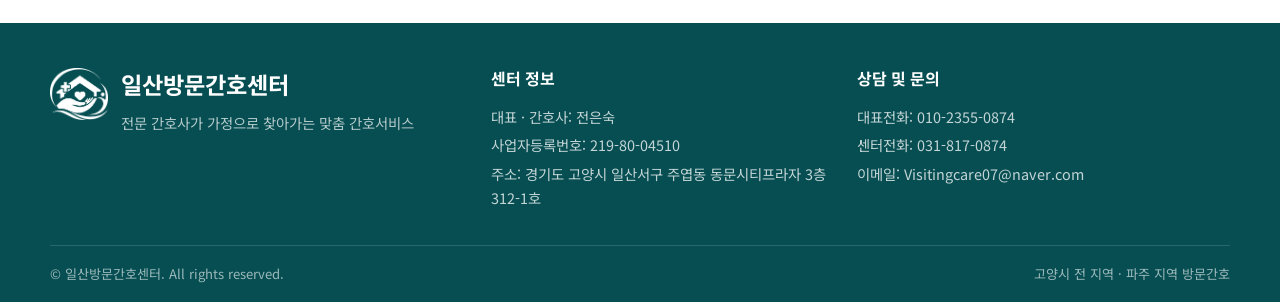
==== commit 031438fb: "Asset: 홈페이지 내 이미지 변경" ====
--- a/center.html
+++ b/center.html
@@ -11,7 +11,7 @@
 <body data-page="center">
 <div data-site-header></div>
 <main id="main-content">
-  <section class="page-hero"><div class="container page-hero-inner"><div><div class="breadcrumb"><a href="index.html">홈</a><i class="bi bi-chevron-right"></i><span>센터소개</span></div><h1>센터소개</h1><p>20년 이상의 임상 간호 경험과 고양시 지역 방문간호 경험으로<br>어르신과 가족에게 전문적이고 따뜻한 서비스를 제공합니다.</p></div><img src="assets/images/center-main.jpg" alt="일산방문간호센터 상담 공간"></div></section>
+  <section class="page-hero"><div class="container page-hero-inner"><div><div class="breadcrumb"><a href="index.html">홈</a><i class="bi bi-chevron-right"></i><span>센터소개</span></div><h1>센터소개</h1><p>20년 이상의 임상 간호 경험과 고양시 지역 방문간호 경험으로<br>어르신과 가족에게 전문적이고 따뜻한 서비스를 제공합니다.</p></div><img src="assets/images/contact-hero.png" alt="일산방문간호센터 상담 공간"></div></section>
 
   <section class="section"><div class="container split"><div class="prose fade-up"><span class="eyebrow">센터장 소개</span><h2>안녕하세요.<br>일산방문간호센터입니다.</h2><p>저희 일산방문간호센터는 20년 이상의 임상 간호 경험과 고양시 지역 방문간호 경험을 바탕으로 어르신과 가족분들께 전문적이고 따뜻한 방문간호 서비스를 제공하고 있습니다.</p><p>어르신이 가장 편안함을 느끼는 가정에서 건강하고 안전한 생활을 이어가실 수 있도록 항상 정성을 다해 찾아가겠습니다.</p><p>감사합니다.</p><div class="signature">전은숙 센터장</div><div class="profile-box"><h3>주요 경력</h3><ul class="check-list"><li><i class="bi bi-check-circle-fill"></i>20년 이상 임상 간호 경력</li><li><i class="bi bi-check-circle-fill"></i>일산백병원 근무 경력</li><li><i class="bi bi-check-circle-fill"></i>일산복음병원 근무 경력</li><li><i class="bi bi-check-circle-fill"></i>고양시 지역 방문간호 경력</li><li><i class="bi bi-check-circle-fill"></i>방문재활운동 교육과정 수료 (WM Academy)</li></ul></div></div><div class="fade-up"><img src="assets/images/center-main.jpg" alt="일산방문간호센터 상담 공간"></div></div></section>
 
@@ -19,7 +19,7 @@
 
   <section class="section"><div class="container"><div class="mission-grid"><article class="mission-card fade-up"><i class="bi bi-bullseye"></i><h3>미션 (Mission)</h3><p>익숙한 가정에서 안전하고 전문적인 방문간호 서비스를 제공하여 어르신의 건강하고 편안한 노후를 돕습니다.</p></article><article class="mission-card fade-up"><i class="bi bi-flower1"></i><h3>비전 (Vision)</h3><p>지역사회와 함께하며 어르신과 가족에게 신뢰받는 전문 방문간호센터</p></article></div></div></section>
 
-  <section class="section section-tint"><div class="container"><div class="section-head fade-up"><span class="section-kicker">Location</span><h2 class="section-title">오시는 길</h2></div><div class="location-grid"><div class="map-box fade-up"><div class="map-label">일산방문간호센터<br><small>(동문시티프라자 3층 312-1호)</small></div><div class="map-pin"><i class="bi bi-building-fill-add"></i></div></div><div class="address-box fade-up"><h2>일산방문간호센터</h2><p><strong>주소</strong><br>경기도 고양시 일산서구 주엽동<br>동문시티프라자 3층 312-1호</p><div class="phone-stack"><div class="phone-row"><span>대표전화</span><strong><a href="tel:01023550874">010-2355-0874</a></strong></div><div class="phone-row"><span>센터전화</span><strong><a href="tel:0318170874">031-817-0874</a></strong></div></div><a class="btn btn-primary" style="margin-top:18px" href="contact.html">방문 가능 지역 보기</a></div></div></div></section>
+  <section class="section section-tint"><div class="container"><div class="section-head fade-up"><span class="section-kicker">Location</span><h2 class="section-title">오시는 길</h2></div><div class="location-grid"><div class="map-box fade-up"><div class="map-label">일산방문간호센터<br><small>(<span data-location-note></span>)</small></div><div class="map-pin"><i class="bi bi-building-fill-add"></i></div></div><div class="address-box fade-up"><h2>일산방문간호센터</h2><p data-address-block="full"></p><div class="phone-stack" data-phone-stack></div><a class="btn btn-primary" style="margin-top:18px" href="contact.html">방문 가능 지역 보기</a></div></div></div></section>
 </main>
 <div data-site-footer></div><script src="assets/js/main.js"></script>
 </body></html>
--- a/assets/css/styles.css
+++ b/assets/css/styles.css
@@ -10,9 +10,9 @@
 img{max-width:100%;display:block} a{color:inherit;text-decoration:none} button,input,textarea,select{font:inherit} button{cursor:pointer}.container{width:min(calc(100% - 40px),var(--container));margin:0 auto}.sr-only{position:absolute;width:1px;height:1px;padding:0;margin:-1px;overflow:hidden;clip:rect(0,0,0,0);white-space:nowrap;border:0}
 .skip-link{position:fixed;left:16px;top:-80px;z-index:9999;background:var(--navy);color:#fff;padding:10px 16px;border-radius:8px}.skip-link:focus{top:16px}
 .site-header{position:sticky;top:0;z-index:1000;background:rgba(255,255,255,.96);backdrop-filter:blur(14px);border-bottom:1px solid rgba(5,100,104,.1)}
-.header-inner{min-height:86px;display:flex;align-items:center;justify-content:space-between;gap:28px}.brand{display:inline-flex;align-items:center;gap:12px;min-width:max-content}.brand img{width:58px;height:58px;object-fit:contain}.brand-copy{display:flex;flex-direction:column;line-height:1.05}.brand-title{font-size:1.65rem;font-weight:900;letter-spacing:-.05em;color:var(--navy)}.brand-title strong{color:var(--teal-800)}.brand-sub{margin-top:7px;font-size:.72rem;color:var(--muted)}
+.header-inner{min-height:98px;display:flex;align-items:center;justify-content:space-between;gap:28px}.brand{display:inline-flex;align-items:center;gap:14px;min-width:max-content}.brand img{width:70px;height:70px;object-fit:contain}.brand-copy{display:flex;flex-direction:column;line-height:1.05}.brand-title{font-size:1.98rem;font-weight:900;letter-spacing:-.05em;color:var(--navy)}.brand-title strong{color:var(--teal-800)}.brand-sub{margin-top:8px;font-size:.86rem;color:var(--muted)}
 .site-nav{display:flex;align-items:center;gap:4px}.site-nav a{padding:12px 14px;border-radius:11px;color:#334155;font-size:.95rem;font-weight:700;transition:.2s ease}.site-nav a:hover,.site-nav a.active{background:var(--teal-50);color:var(--teal-900)}.header-call{display:inline-flex;align-items:center;gap:9px;padding:11px 16px;border-radius:999px;background:var(--teal-900);color:#fff;font-weight:800;box-shadow:0 8px 20px rgba(7,95,99,.2)}.menu-button{display:none;width:44px;height:44px;border:0;border-radius:12px;background:var(--teal-50);color:var(--teal-900);font-size:1.35rem}
-main{overflow:clip}.hero{position:relative;padding:74px 0 54px;background:radial-gradient(circle at 10% 0%,rgba(47,184,174,.16),transparent 34%),linear-gradient(135deg,#f8fdfd 0%,#fff 58%,#eff8fb 100%)}.hero::after{content:"";position:absolute;right:-150px;top:-120px;width:430px;height:430px;border-radius:50%;border:70px solid rgba(47,184,174,.06);pointer-events:none}.hero-grid{display:grid;grid-template-columns:1.05fr .95fr;align-items:center;gap:56px;position:relative;z-index:1}.eyebrow{display:inline-flex;align-items:center;gap:8px;color:var(--teal-800);font-weight:900;font-size:.96rem}.eyebrow::before{content:"";width:30px;height:3px;border-radius:999px;background:var(--teal-500)}.hero h1{margin:18px 0 20px;font-size:clamp(2.55rem,5vw,4.8rem);line-height:1.13;letter-spacing:-.07em;color:var(--navy)}.hero h1 em{color:var(--teal-900);font-style:normal}.hero p{margin:0;color:#435064;font-size:1.15rem;line-height:1.9}.hero-actions{margin-top:30px;display:flex;flex-wrap:wrap;gap:12px}.btn{display:inline-flex;align-items:center;justify-content:center;gap:9px;min-height:50px;padding:0 22px;border:1px solid transparent;border-radius:13px;font-weight:800;transition:.18s ease}.btn:hover{transform:translateY(-2px)}.btn-primary{background:var(--teal-900);color:#fff;box-shadow:0 12px 28px rgba(7,95,99,.22)}.btn-secondary{border-color:#bdd9dc;background:#fff;color:var(--teal-900)}.btn-light{background:#fff;color:var(--teal-950)}.hero-photo{position:relative}.hero-photo::before{content:"";position:absolute;inset:-18px 24px 18px -24px;border:1px solid #b9e1de;border-radius:34px}.hero-photo img{position:relative;width:100%;aspect-ratio:1.25/1;object-fit:cover;object-position:60% center;border-radius:30px;box-shadow:var(--shadow-md)}.hero-badge{position:absolute;left:-34px;bottom:22px;z-index:2;padding:16px 18px;border-radius:16px;background:rgba(255,255,255,.96);box-shadow:var(--shadow-sm);display:flex;align-items:center;gap:12px;font-weight:800;color:var(--teal-950)}.hero-badge i{width:42px;height:42px;display:grid;place-items:center;border-radius:50%;background:var(--teal-100);font-size:1.3rem}
+main{overflow:clip}.hero{position:relative;padding:74px 0 54px;background:radial-gradient(circle at 10% 0%,rgba(47,184,174,.16),transparent 34%),linear-gradient(135deg,#f8fdfd 0%,#fff 58%,#eff8fb 100%)}.hero::after{content:"";position:absolute;right:-150px;top:-120px;width:430px;height:430px;border-radius:50%;border:70px solid rgba(47,184,174,.06);pointer-events:none}.hero-grid{display:grid;grid-template-columns:1.18fr .82fr;align-items:center;gap:42px;position:relative;z-index:1}.eyebrow{display:inline-flex;align-items:center;gap:8px;color:var(--teal-800);font-weight:900;font-size:.96rem}.eyebrow::before{content:"";width:30px;height:3px;border-radius:999px;background:var(--teal-500)}.hero h1{margin:18px 0 20px;font-size:clamp(2.9rem,4.75vw,4.55rem);line-height:1.13;letter-spacing:-.07em;color:var(--navy);white-space:nowrap}.hero h1 em{color:var(--teal-900);font-style:normal}.hero p{margin:0;color:#435064;font-size:1.15rem;line-height:1.9}.hero-actions{margin-top:30px;display:flex;flex-wrap:wrap;gap:12px}.btn{display:inline-flex;align-items:center;justify-content:center;gap:9px;min-height:50px;padding:0 22px;border:1px solid transparent;border-radius:13px;font-weight:800;transition:.18s ease}.btn:hover{transform:translateY(-2px)}.btn-primary{background:var(--teal-900);color:#fff;box-shadow:0 12px 28px rgba(7,95,99,.22)}.btn-secondary{border-color:#bdd9dc;background:#fff;color:var(--teal-900)}.btn-light{background:#fff;color:var(--teal-950)}.hero-photo{position:relative}.hero-photo::before{content:"";position:absolute;inset:-18px 24px 18px -24px;border:1px solid #b9e1de;border-radius:34px}.hero-photo img{position:relative;width:100%;aspect-ratio:1.25/1;object-fit:cover;object-position:60% center;border-radius:30px;box-shadow:var(--shadow-md)}.hero-badge{position:absolute;left:-34px;bottom:22px;z-index:2;padding:16px 18px;border-radius:16px;background:rgba(255,255,255,.96);box-shadow:var(--shadow-sm);display:flex;align-items:center;gap:12px;font-weight:800;color:var(--teal-950)}.hero-badge i{width:42px;height:42px;display:grid;place-items:center;border-radius:50%;background:var(--teal-100);font-size:1.3rem}
 .quick-strip{background:var(--teal-950);color:#fff}.quick-strip-grid{display:grid;grid-template-columns:repeat(3,1fr)}.quick-item{padding:22px 28px;display:flex;align-items:center;gap:14px;border-right:1px solid rgba(255,255,255,.18)}.quick-item:last-child{border-right:0}.quick-item i{font-size:1.5rem;color:#9ff0e6}.quick-item strong{display:block}.quick-item span{display:block;opacity:.82;font-size:.88rem}
 .section{padding:92px 0}.section-soft{background:var(--soft)}.section-tint{background:linear-gradient(180deg,var(--teal-50),#fff)}.section-head{max-width:760px;margin-bottom:38px}.section-head.center{text-align:center;margin-left:auto;margin-right:auto}.section-kicker{color:var(--teal-800);font-size:.93rem;font-weight:900;letter-spacing:.08em;text-transform:uppercase}.section-title{margin:8px 0 13px;color:var(--navy);font-size:clamp(2rem,3.5vw,3rem);line-height:1.25;letter-spacing:-.055em}.section-desc{margin:0;color:var(--muted);font-size:1.04rem}
 .card-grid{display:grid;gap:20px}.card-grid.three{grid-template-columns:repeat(3,minmax(0,1fr))}.card-grid.four{grid-template-columns:repeat(4,minmax(0,1fr))}.card{background:#fff;border:1px solid var(--line);border-radius:var(--radius);padding:28px;box-shadow:0 6px 18px rgba(9,57,72,.04);transition:.2s ease}.card:hover{transform:translateY(-4px);box-shadow:var(--shadow-sm);border-color:#a7d8d5}.icon-bubble{width:58px;height:58px;border-radius:18px;display:grid;place-items:center;background:var(--teal-100);color:var(--teal-900);font-size:1.55rem}.card h3{margin:17px 0 9px;color:var(--navy);font-size:1.23rem;letter-spacing:-.035em}.card p{margin:0;color:var(--muted)}.service-preview{display:grid;grid-template-columns:repeat(3,1fr);gap:20px}.service-preview .card{min-height:250px}.service-preview .card:nth-child(2) .icon-bubble{background:#e8f0ff;color:var(--blue)}.service-preview .card:nth-child(3) .icon-bubble{background:#eff8e7;color:var(--green)}
@@ -28,5 +28,5 @@
 .faq-list{display:grid;gap:12px}.faq-item{border:1px solid #d8e6e8;border-radius:16px;overflow:hidden;background:#fff}.faq-question{width:100%;border:0;background:#fff;text-align:left;padding:19px 22px;display:flex;align-items:center;justify-content:space-between;gap:14px;color:var(--teal-950);font-weight:900}.faq-question span{display:flex;align-items:center;gap:10px}.faq-question span::before{content:"Q.";color:var(--teal-700)}.faq-question i{transition:transform .2s ease}.faq-answer{display:none;padding:0 22px 20px 57px;color:#465468}.faq-item.open .faq-answer{display:block}.faq-item.open .faq-question i{transform:rotate(180deg)}
 .site-footer{background:var(--teal-950);color:#fff}.footer-main{padding:42px 0 30px;display:grid;grid-template-columns:1.1fr .9fr 1fr;gap:30px}.footer-brand{display:flex;gap:13px}.footer-brand img{width:58px;height:58px;object-fit:contain;filter:brightness(0) invert(1)}.footer-brand h2{margin:0 0 6px;font-size:1.45rem}.footer-brand p{margin:0;color:rgba(255,255,255,.7);font-size:.9rem}.footer-col h3{margin:0 0 12px;font-size:1rem}.footer-col p{margin:4px 0;color:rgba(255,255,255,.76);font-size:.9rem}.footer-bottom{border-top:1px solid rgba(255,255,255,.14);padding:17px 0;color:rgba(255,255,255,.6);font-size:.82rem;display:flex;justify-content:space-between;gap:20px}.mobile-call-bar{display:none}.fade-up{opacity:1;transform:none}.fade-up.visible{opacity:1;transform:none}
 @media(max-width:1080px){.site-nav a{padding:10px 9px;font-size:.88rem}.header-call{display:none}.card-grid.four{grid-template-columns:repeat(2,1fr)}.icon-service-grid{grid-template-columns:repeat(3,1fr)}.guide-grid{grid-template-columns:1fr}.guide-column{min-height:0}.steps{grid-template-columns:repeat(3,1fr)}.step::after{display:none}}
-@media(max-width:860px){.container{width:min(calc(100% - 28px),var(--container))}.header-inner{min-height:72px}.brand img{width:47px;height:47px}.brand-title{font-size:1.35rem}.brand-sub{display:none}.menu-button{display:grid;place-items:center}.site-nav{position:fixed;left:0;right:0;top:72px;bottom:0;display:none;flex-direction:column;align-items:stretch;gap:6px;padding:20px 18px;background:#fff;overflow-y:auto}.site-nav.open{display:flex}.site-nav a{padding:14px 16px;font-size:1rem}.hero{padding-top:50px}.hero-grid,.page-hero-inner,.split,.split.reverse,.contact-layout,.location-grid,.consult-panel,.cost-summary{grid-template-columns:1fr}.hero-photo{margin-top:4px}.hero-badge{left:12px}.quick-strip-grid{grid-template-columns:1fr}.quick-item{border-right:0;border-bottom:1px solid rgba(255,255,255,.15)}.quick-item:last-child{border-bottom:0}.section{padding:70px 0}.card-grid.three,.service-preview,.photo-grid{grid-template-columns:1fr}.check-pills{grid-template-columns:1fr 1fr}.contact-cta{grid-template-columns:1fr}.page-hero img{height:260px}.mission-grid{grid-template-columns:1fr}.icon-service-grid{grid-template-columns:repeat(2,1fr)}.grade-row{grid-template-columns:repeat(3,1fr);gap:22px 12px}.eligibility-grid{grid-template-columns:1fr}.steps{grid-template-columns:1fr 1fr}.footer-main{grid-template-columns:1fr}.footer-bottom{flex-direction:column}.mobile-call-bar{position:fixed;left:12px;right:12px;bottom:12px;z-index:999;display:grid;grid-template-columns:1fr 1fr;gap:8px;padding:8px;border-radius:16px;background:rgba(255,255,255,.94);backdrop-filter:blur(12px);box-shadow:0 14px 40px rgba(0,0,0,.18)}.mobile-call-bar a{min-height:48px;display:flex;justify-content:center;align-items:center;gap:8px;border-radius:11px;font-weight:900}.mobile-call-bar a:first-child{background:var(--teal-900);color:#fff}.mobile-call-bar a:last-child{background:var(--teal-50);color:var(--teal-950)}body{padding-bottom:78px}}
-@media(max-width:560px){.brand-title{font-size:1.2rem}.hero h1{font-size:2.65rem}.hero p{font-size:1rem}.hero-actions .btn{width:100%}.hero-photo::before{inset:-10px 10px 10px -10px}.hero-badge{position:relative;left:auto;bottom:auto;margin-top:-24px;width:calc(100% - 24px);margin-left:auto;margin-right:auto}.check-pills,.recommend-grid,.form-grid,.consult-list{grid-template-columns:1fr}.card-grid.four{grid-template-columns:1fr}.icon-service-grid{grid-template-columns:1fr 1fr;gap:10px}.icon-service{padding:16px 8px;font-size:.9rem}.steps{grid-template-columns:1fr}.grade-row{grid-template-columns:repeat(2,1fr)}.cost-row{grid-template-columns:1fr;gap:7px}.contact-cta{padding:26px}.contact-cta .phone{font-size:1.8rem}.service-group-header,.service-group-body{padding:22px 18px}.service-group h2{font-size:1.45rem}.region-list div{grid-template-columns:1fr;gap:2px}.faq-answer{padding-left:22px}}
+@media(max-width:860px){.container{width:min(calc(100% - 28px),var(--container))}.header-inner{min-height:84px}.brand img{width:56px;height:56px}.brand-title{font-size:1.62rem}.brand-sub{display:none}.menu-button{display:grid;place-items:center}.site-nav{position:fixed;left:0;right:0;top:84px;bottom:0;display:none;flex-direction:column;align-items:stretch;gap:6px;padding:20px 18px;background:#fff;overflow-y:auto}.site-nav.open{display:flex}.site-nav a{padding:14px 16px;font-size:1rem}.hero{padding-top:50px}.hero h1{white-space:normal}.hero-grid,.page-hero-inner,.split,.split.reverse,.contact-layout,.location-grid,.consult-panel,.cost-summary{grid-template-columns:1fr}.hero-photo{margin-top:4px}.hero-badge{left:12px}.quick-strip-grid{grid-template-columns:1fr}.quick-item{border-right:0;border-bottom:1px solid rgba(255,255,255,.15)}.quick-item:last-child{border-bottom:0}.section{padding:70px 0}.card-grid.three,.service-preview,.photo-grid{grid-template-columns:1fr}.check-pills{grid-template-columns:1fr 1fr}.contact-cta{grid-template-columns:1fr}.page-hero img{height:260px}.mission-grid{grid-template-columns:1fr}.icon-service-grid{grid-template-columns:repeat(2,1fr)}.grade-row{grid-template-columns:repeat(3,1fr);gap:22px 12px}.eligibility-grid{grid-template-columns:1fr}.steps{grid-template-columns:1fr 1fr}.footer-main{grid-template-columns:1fr}.footer-bottom{flex-direction:column}.mobile-call-bar{position:fixed;left:12px;right:12px;bottom:12px;z-index:999;display:grid;grid-template-columns:1fr 1fr;gap:8px;padding:8px;border-radius:16px;background:rgba(255,255,255,.94);backdrop-filter:blur(12px);box-shadow:0 14px 40px rgba(0,0,0,.18)}.mobile-call-bar a{min-height:48px;display:flex;justify-content:center;align-items:center;gap:8px;border-radius:11px;font-weight:900}.mobile-call-bar a:first-child{background:var(--teal-900);color:#fff}.mobile-call-bar a:last-child{background:var(--teal-50);color:var(--teal-950)}body{padding-bottom:78px}}
+@media(max-width:560px){.brand-title{font-size:1.44rem}.hero h1{font-size:2.65rem}.hero p{font-size:1rem}.hero-actions .btn{width:100%}.hero-photo::before{inset:-10px 10px 10px -10px}.hero-badge{position:relative;left:auto;bottom:auto;margin-top:-24px;width:calc(100% - 24px);margin-left:auto;margin-right:auto}.check-pills,.recommend-grid,.form-grid,.consult-list{grid-template-columns:1fr}.card-grid.four{grid-template-columns:1fr}.icon-service-grid{grid-template-columns:1fr 1fr;gap:10px}.icon-service{padding:16px 8px;font-size:.9rem}.steps{grid-template-columns:1fr}.grade-row{grid-template-columns:repeat(2,1fr)}.cost-row{grid-template-columns:1fr;gap:7px}.contact-cta{padding:26px}.contact-cta .phone{font-size:1.8rem}.service-group-header,.service-group-body{padding:22px 18px}.service-group h2{font-size:1.45rem}.region-list div{grid-template-columns:1fr;gap:2px}.faq-answer{padding-left:22px}}
